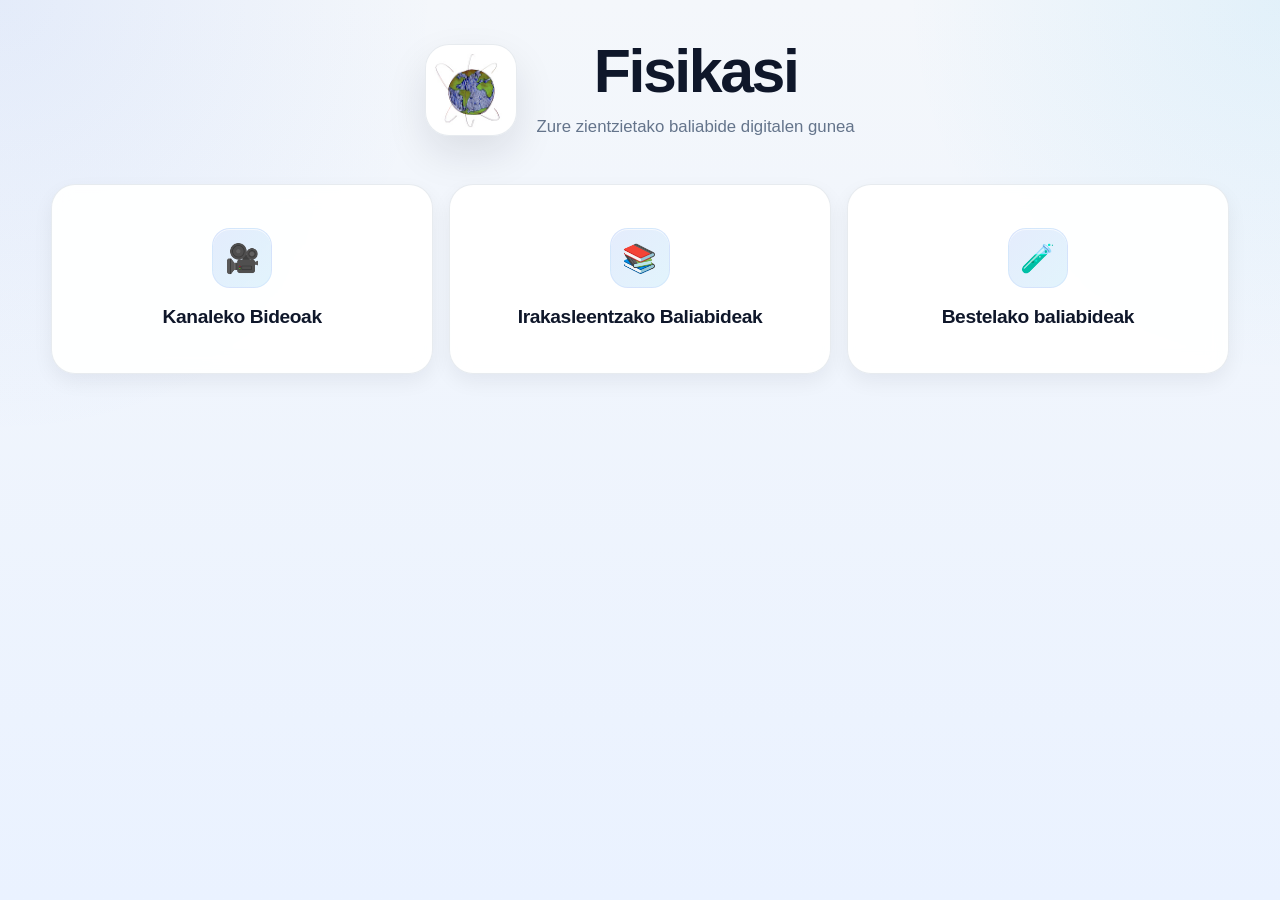
==== index.html @ f09fe796 "Primer commit" ====
<!DOCTYPE html>
<html lang="eu">
<head>
  <meta charset="UTF-8" />
  <meta name="viewport" content="width=device-width, initial-scale=1.0" />
  <meta name="theme-color" content="#0f172a" />
  <title>fisikasi</title>

  <link rel="manifest" href="manifest.json" />
  <link rel="stylesheet" href="./styles.css" />
</head>
<body>
  <header class="hero">
    <div class="brand">
      <img src="./assets/logo.png" alt="fisikasi logo" class="brand-logo" />
      <div class="brand-text">
        <h1>Fisikasi</h1>
        <p>Zure zientzietako baliabide digitalen gunea</p>
      </div>
    </div>
  </header>

  <main class="container">
    <nav class="menu">
  <a class="menu-button" href="kanaleko-bideoak.html">
    <span class="menu-icon" aria-hidden="true">🎥</span>
    <span class="menu-text">Kanaleko Bideoak</span>
  </a>

  <a class="menu-button" href="irakasleentzako-baliabideak.html">
    <span class="menu-icon" aria-hidden="true">📚</span>
    <span class="menu-text">Irakasleentzako Baliabideak</span>
  </a>

  <a class="menu-button" href="bestelako-baliabideak.html">
    <span class="menu-icon" aria-hidden="true">🧪</span>
    <span class="menu-text">Bestelako baliabideak</span>
  </a>
</nav>
<button id="install-app-btn" class="install-button hidden" type="button">
  Aplikazioa deskargatu
</button>
  </main>

  <script>
    if ("serviceWorker" in navigator) {
      window.addEventListener("load", async () => {
        try {
          await navigator.serviceWorker.register("./service-worker.js");
          console.log("Service Worker registrado");
        } catch (error) {
          console.error("Error al registrar el Service Worker:", error);
        }
      });
    }
  </script>

  <script src="app.js"></script>
</body>
</html>
---- styles.css ----
:root {
  --bg-1: #f4f7fb;
  --bg-2: #eaf2ff;
  --surface: rgba(255, 255, 255, 0.78);
  --surface-strong: rgba(255, 255, 255, 0.94);
  --card: #ffffff;
  --card-hover: #fcfdff;
  --thumb-bg: #f7fbeb;

  --primary: #0f172a;
  --secondary: #334155;
  --muted: #64748b;

  --accent: #2563eb;
  --accent-strong: #1d4ed8;
  --accent-soft: rgba(37, 99, 235, 0.1);

  --success-soft: rgba(22, 163, 74, 0.1);
  --success-text: #166534;

  --border: rgba(148, 163, 184, 0.22);
  --border-strong: rgba(37, 99, 235, 0.2);

  --shadow-sm: 0 8px 20px rgba(15, 23, 42, 0.06);
  --shadow-md: 0 18px 40px rgba(15, 23, 42, 0.1);
  --shadow-lg: 0 24px 60px rgba(37, 99, 235, 0.16);

  --radius-xl: 32px;
  --radius-lg: 24px;
  --radius-md: 18px;
  --radius-sm: 14px;

  --container-width: 1400px;
}

*,
*::before,
*::after {
  box-sizing: border-box;
}

html,
body {
  margin: 0;
  padding: 0;
}

html {
  scroll-behavior: smooth;
}

body {
  min-height: 100vh;
  font-family: Inter, Arial, Helvetica, sans-serif;
  color: var(--primary);
  background:
    radial-gradient(circle at top left, rgba(37, 99, 235, 0.08), transparent 28%),
    radial-gradient(circle at top right, rgba(14, 165, 233, 0.08), transparent 24%),
    linear-gradient(180deg, var(--bg-1) 0%, var(--bg-2) 100%);
}

img {
  display: block;
  max-width: 100%;
}

a,
button,
select {
  -webkit-tap-highlight-color: transparent;
}

button,
select {
  font: inherit;
}

a {
  color: inherit;
}

.hidden {
  display: none !important;
}

.container {
  width: min(92%, var(--container-width));
  margin: 0 auto;
  padding: 1.5rem 0 4rem;
}

/* HERO / HOME */

.hero {
  padding: 2.5rem 1.2rem 1.2rem;
}

.brand {
  width: min(92%, 980px);
  margin: 0 auto;
  display: flex;
  align-items: center;
  justify-content: center;
  gap: 1.2rem;
  flex-wrap: wrap;
  text-align: center;
}

.brand-logo {
  width: 92px;
  height: 92px;
  object-fit: contain;
  border-radius: 24px;
  background: rgba(255, 255, 255, 0.94);
  padding: 0.45rem;
  border: 1px solid var(--border);
  box-shadow: var(--shadow-md);
}

.brand-text h1 {
  margin: 0;
  font-size: clamp(2.4rem, 5vw, 3.8rem);
  line-height: 1.02;
  letter-spacing: -0.04em;
  color: var(--primary);
}

.brand-text p {
  margin: 0.75rem 0 0;
  color: var(--muted);
  font-size: 1.05rem;
  line-height: 1.6;
}

/* MENU */

.menu {
  display: grid;
  gap: 1rem;
}

.menu-button {
  display: flex;
  align-items: center;
  gap: 1rem;
  min-height: 110px;
  padding: 1.25rem 1.35rem;
  text-decoration: none;
  color: var(--primary);
  background: var(--surface-strong);
  border: 1px solid var(--border);
  border-radius: var(--radius-lg);
  box-shadow: var(--shadow-sm);
  backdrop-filter: blur(10px);
  transition:
    transform 0.22s ease,
    box-shadow 0.22s ease,
    border-color 0.22s ease,
    background-color 0.22s ease;
}

.menu-button:hover,
.menu-button:focus-visible {
  transform: translateY(-4px);
  background: var(--card-hover);
  border-color: var(--border-strong);
  box-shadow: var(--shadow-lg);
  outline: none;
}

.menu-icon {
  width: 60px;
  height: 60px;
  flex-shrink: 0;
  display: flex;
  align-items: center;
  justify-content: center;
  background: linear-gradient(135deg, rgba(37, 99, 235, 0.12), rgba(14, 165, 233, 0.12));
  border-radius: var(--radius-md);
  border: 1px solid rgba(37, 99, 235, 0.08);
  font-size: 1.75rem;
  box-shadow: inset 0 1px 0 rgba(255, 255, 255, 0.65);
}

.menu-text {
  font-size: clamp(1.05rem, 2.4vw, 1.2rem);
  font-weight: 700;
  line-height: 1.35;
  letter-spacing: -0.02em;
}

/* SUBPAGES */

.subpage {
  padding-top: 2rem;
}

.back-link {
  display: inline-flex;
  align-items: center;
  gap: 0.45rem;
  margin-bottom: 1.25rem;
  padding: 0.65rem 0.95rem;
  border-radius: 999px;
  text-decoration: none;
  color: var(--accent);
  font-weight: 700;
  background: rgba(255, 255, 255, 0.72);
  border: 1px solid var(--border);
  box-shadow: 0 6px 14px rgba(15, 23, 42, 0.04);
  transition:
    background-color 0.2s ease,
    transform 0.2s ease,
    box-shadow 0.2s ease;
}

.back-link:hover,
.back-link:focus-visible {
  background: #ffffff;
  transform: translateY(-1px);
  box-shadow: var(--shadow-sm);
  outline: none;
}

.page-hero {
  margin-bottom: 1.6rem;
}

.page-hero h1,
.subpage > h1 {
  margin: 0 0 0.45rem;
  font-size: clamp(2rem, 4vw, 3rem);
  line-height: 1.06;
  letter-spacing: -0.04em;
  color: var(--primary);
}

.page-intro {
  margin: 0;
  max-width: 760px;
  color: var(--muted);
  font-size: 1.02rem;
  line-height: 1.7;
}

/* PANELS */

.filter-card,
.results-card {
  background: var(--surface);
  border: 1px solid var(--border);
  border-radius: var(--radius-xl);
  box-shadow: var(--shadow-md);
  backdrop-filter: blur(12px);
}

.filter-card {
  padding: 1.4rem;
  margin-bottom: 1.3rem;
}

.results-card {
  padding: 1.5rem;
  margin-top: 1.3rem;
}

.results-header {
  display: flex;
  flex-direction: column;
  gap: 0.35rem;
  margin-bottom: 1rem;
}

.results-header h2 {
  margin: 0;
  color: var(--primary);
  font-size: 1.55rem;
  line-height: 1.1;
  letter-spacing: -0.03em;
}

.results-header p {
  margin: 0;
  color: var(--muted);
  font-size: 0.98rem;
  line-height: 1.5;
}

/* FILTERS */

.filter-grid {
  display: grid;
  gap: 1rem;
}

.field-group {
  display: flex;
  flex-direction: column;
  gap: 0.5rem;
}

.field-group label {
  font-weight: 700;
  color: var(--primary);
  letter-spacing: -0.01em;
}

.field-group select {
  width: 100%;
  min-height: 54px;
  padding: 0.95rem 1rem;
  border: 1px solid rgba(148, 163, 184, 0.3);
  border-radius: 16px;
  background: rgba(255, 255, 255, 0.96);
  color: var(--primary);
  font-size: 1rem;
  outline: none;
  box-shadow: inset 0 1px 0 rgba(255, 255, 255, 0.7);
  transition:
    border-color 0.18s ease,
    box-shadow 0.18s ease,
    background-color 0.18s ease;
}

.field-group select:hover {
  border-color: rgba(37, 99, 235, 0.22);
}

.field-group select:focus {
  border-color: var(--accent);
  box-shadow: 0 0 0 4px rgba(37, 99, 235, 0.12);
  background: #ffffff;
}

/* BUTTONS */

.action-button,
.video-link {
  display: inline-flex;
  align-items: center;
  justify-content: center;
  min-height: 48px;
  border: none;
  border-radius: 16px;
  text-decoration: none;
  font-weight: 700;
  cursor: pointer;
  color: #ffffff;
  background: linear-gradient(135deg, var(--accent) 0%, var(--accent-strong) 100%);
  box-shadow: 0 14px 28px rgba(37, 99, 235, 0.22);
  transition:
    transform 0.2s ease,
    box-shadow 0.2s ease,
    filter 0.2s ease,
    opacity 0.2s ease;
}

.action-button:hover,
.action-button:focus-visible,
.video-link:hover,
.video-link:focus-visible {
  transform: translateY(-2px);
  box-shadow: 0 18px 34px rgba(37, 99, 235, 0.3);
  filter: brightness(1.03);
  outline: none;
}

.action-button {
  margin-top: 1rem;
  width: 100%;
  padding: 1rem 1.2rem;
  font-size: 1rem;
}

.video-link {
  align-self: flex-start;
  padding: 0.85rem 1.2rem;
}

/* TOPICS */

.topics-grid {
  display: grid;
  gap: 0.95rem;
  margin-top: 1.2rem;
}

.topic-button {
  width: 100%;
  border: 1px solid var(--border);
  background: rgba(255, 255, 255, 0.9);
  color: var(--primary);
  border-radius: 18px;
  padding: 1rem 1.1rem;
  font-size: 1rem;
  font-weight: 700;
  text-align: center;
  box-shadow: var(--shadow-sm);
  transition:
    transform 0.2s ease,
    box-shadow 0.2s ease,
    border-color 0.2s ease,
    background-color 0.2s ease;
  cursor: pointer;
}

.topic-button:hover,
.topic-button:focus-visible {
  transform: translateY(-2px);
  background: #f8fbff;
  border-color: rgba(37, 99, 235, 0.22);
  box-shadow: var(--shadow-md);
  outline: none;
}

.topic-button.active {
  background: linear-gradient(135deg, rgba(37, 99, 235, 0.12), rgba(14, 165, 233, 0.08));
  border-color: rgba(37, 99, 235, 0.28);
  color: var(--primary);
}

/* VIDEOS */

.videos-list {
  display: grid;
  grid-template-columns: repeat(auto-fill, minmax(240px, 1fr));
  gap: 1.25rem;
  margin-top: 1.2rem;
}

.video-card {
  overflow: hidden;
  display: flex;
  flex-direction: column;
  background: linear-gradient(180deg, #ffffff 0%, #f8fbff 100%);
  border: 1px solid var(--border);
  border-radius: 28px;
  box-shadow: var(--shadow-sm);
  transition:
    transform 0.24s ease,
    box-shadow 0.24s ease,
    border-color 0.24s ease;
}

.video-card:hover {
  transform: translateY(-6px);
  box-shadow: var(--shadow-lg);
  border-color: var(--border-strong);
}

.video-thumb-link {
  display: block;
  position: relative;
  overflow: hidden;
  text-decoration: none;
  background: var(--thumb-bg);
}


.video-thumb-link::after {
  content: "";
  position: absolute;
  inset: 0;
  background: linear-gradient(180deg, transparent 58%, rgba(15, 23, 42, 0.18) 100%);
  pointer-events: none;
}

.video-thumbnail {
  width: 100%;
  aspect-ratio: 16 / 9;
  object-fit: cover;
  background: #e5e7eb;
  transition: transform 0.45s ease;
}

.video-card:hover .video-thumbnail {
  transform: scale(1.03);
}

.video-card-content {
  display: flex;
  flex-direction: column;
  gap: 0.85rem;
  padding: 1.15rem 1.15rem 1.2rem;
}

.video-card h3 {
  margin: 0;
  color: var(--primary);
  font-size: 1.22rem;
  line-height: 1.32;
  letter-spacing: -0.025em;
}

.video-meta {
  display: flex;
  flex-wrap: wrap;
  gap: 0.5rem;
}

.badge {
  display: inline-flex;
  align-items: center;
  gap: 0.3rem;
  padding: 0.42rem 0.72rem;
  border-radius: 999px;
  background: #eef2ff;
  border: 1px solid rgba(148, 163, 184, 0.18);
  color: var(--secondary);
  font-size: 0.78rem;
  font-weight: 700;
  line-height: 1;
}

.badge-teoria {
  background: rgba(37, 99, 235, 0.1);
  color: var(--accent-strong);
  border-color: rgba(37, 99, 235, 0.16);
}

.badge-ariketa {
  background: var(--success-soft);
  color: var(--success-text);
  border-color: rgba(22, 163, 74, 0.14);
}

.video-description {
  margin: 0;
  color: var(--secondary);
  font-size: 0.98rem;
  line-height: 1.65;
}

/* EMPTY STATE */

.empty-message {
  margin-top: 1rem;
  padding: 1.15rem;
  border-radius: 18px;
  background: rgba(248, 250, 252, 0.95);
  color: var(--muted);
  text-align: center;
  border: 1px dashed rgba(148, 163, 184, 0.35);
  line-height: 1.6;
}

/* PWA */

.pwa-grid {
  display: grid;
  grid-template-columns: repeat(4, minmax(0, 1fr));
  gap: 1rem;
  margin-top: 1.2rem;
}

/* CARD GENERAL */

.pwa-card {
  background: var(--thumb-bg);
  border: 1px solid var(--border);
  border-radius: 24px;
  box-shadow: var(--shadow-sm);
  transition:
    transform 0.22s ease,
    box-shadow 0.22s ease,
    border-color 0.22s ease;
  overflow: hidden;
  padding: 0;
}

.pwa-card:hover {
  transform: translateY(-4px);
  box-shadow: var(--shadow-lg);
  border-color: var(--border-strong);
}

/* IMAGEN */

.pwa-image-link {
  display: block;
  text-decoration: none;
  background: #e5e7eb;
}

.pwa-image {
  width: 100%;
  height: 120px;          /* ← CLAVE: altura fija */
  object-fit: contain;    /* no recorta el logo */
  display: block;
  transition: transform 0.35s ease;
  background: #fff;
  padding: 0.5rem;        /* respira un poco */
}

.pwa-card:hover .pwa-image {
  transform: scale(1.03);
}

/* CONTENIDO */

.pwa-card h3 {
  font-size: 1rem;
}

.pwa-card-header {
  display: flex;
  align-items: flex-start;
  gap: 0.9rem;
  margin-bottom: 0.95rem;
}

/* ocultamos el icono emoji antiguo */
.pwa-icon {
  display: none;
}

/* TEXTO */

.pwa-card h3 {
  margin: 0 0 0.45rem;
  color: var(--primary);
  font-size: 1.08rem;
  line-height: 1.3;
  letter-spacing: -0.02em;
}

.pwa-meta {
  display: flex;
  flex-wrap: wrap;
  gap: 0.45rem;
}

.pwa-description {
  margin: 0 0 1rem;
  color: var(--secondary);
  line-height: 1.6;
  font-size: 0.97rem;
}

/* SECCIONES POR ASIGNATURA */

.pwa-subject-section + .pwa-subject-section {
  margin-top: 2rem;
}

.pwa-subject-title {
  margin: 0 0 1rem;
  color: var(--primary);
  font-size: 1.3rem;
  line-height: 1.2;
  letter-spacing: -0.02em;
}

.teacher-section + .teacher-section {
  margin-top: 1.3rem;
}

#classroom-video-topics {
  grid-template-columns: repeat(3, 1fr);
}

.install-button {
  width: 50%;
  margin: 1rem auto 0;
  display: block;
  min-height: 76px;
  border: 0;
  border-radius: var(--radius-lg);
  background: rgb(160, 210, 246);
  color: rgb(51, 45, 45);
  font-weight: 800;
  font-size: clamp(1.05rem, 2.4vw, 1.2rem);
  box-shadow: var(--shadow-lg);
  cursor: pointer;
  transition:
    transform 0.22s ease,
    box-shadow 0.22s ease,
    filter 0.22s ease;
}

.install-button:hover,
.install-button:focus-visible {
  transform: translateY(-4px);
  filter: brightness(1.04);
  outline: none;
}

/* RESPONSIVE */

@media (max-width: 768px) {
  #classroom-video-topics {
    grid-template-columns: 1fr;
  }
}

@media (min-width: 700px) {
  .filter-grid {
    grid-template-columns: repeat(2, 1fr);
  }

  .topics-grid {
    grid-template-columns: repeat(2, 1fr);
  }
}

@media (min-width: 760px) {
  .menu {
    grid-template-columns: repeat(3, 1fr);
  }

  .menu-button {
    min-height: 190px;
    flex-direction: column;
    justify-content: center;
    text-align: center;
    padding: 1.5rem 1.3rem;
  }

  .menu-text {
    text-align: center;
  }
}

@media (max-width: 640px) {
  .container {
    width: min(94%, var(--container-width));
    padding-bottom: 3rem;
  }

  .hero {
    padding-top: 2rem;
  }

  .brand {
    flex-direction: column;
  }

  .brand-logo {
    width: 84px;
    height: 84px;
  }

  .filter-card,
  .results-card {
    padding: 1.1rem;
    border-radius: 24px;
  }

  .video-card {
    border-radius: 22px;
  }

  .video-card h3 {
    font-size: 1.12rem;
  }

  .video-link {
    width: 100%;
  }

  .menu-button {
    min-height: 96px;
    padding: 1rem 1.1rem;
  }

  .menu-icon {
    width: 54px;
    height: 54px;
    font-size: 1.45rem;
  }
}

@media (max-width: 1200px) {
  .pwa-grid {
    grid-template-columns: repeat(3, minmax(0, 1fr));
  }
}

@media (max-width: 900px) {
  .pwa-grid {
    grid-template-columns: repeat(2, minmax(0, 1fr));
  }
}

@media (max-width: 640px) {
  .pwa-grid {
    grid-template-columns: 1fr;
  }
}

@media (prefers-reduced-motion: reduce) {
  *,
  *::before,
  *::after {
    scroll-behavior: auto !important;
    transition: none !important;
    animation: none !important;
  }
}

/* ===============================
   RESOURCES TREE
================================ */

.resources-tree {
  display: flex;
  flex-direction: column;
  gap: 0.8rem;
}

.folder {
  border: 1px solid var(--border);
  border-radius: 18px;
  background: rgba(255,255,255,0.85);
  overflow: hidden;
}

.folder-header {
  padding: 0.9rem 1rem;
  font-weight: 700;
  cursor: pointer;
  background: rgba(37, 99, 235, 0.08);
  transition: background 0.2s ease;
}

.folder-header:hover {
  background: rgba(37, 99, 235, 0.15);
}

.folder-content {
  padding: 0.8rem 1rem;
  display: flex;
  flex-direction: column;
  gap: 0.6rem;
}

.resource-link {
  display: block;
  padding: 0.7rem;
  border-radius: 12px;
  text-decoration: none;
  background: #f8fbff;
  border: 1px solid var(--border);
  transition: transform 0.15s ease, background 0.15s ease;
}

.resource-link:hover {
  background: #eef5ff;
  transform: translateX(4px);
}

.resource-title {
  font-weight: 700;
}

.resource-desc {
  font-size: 0.9rem;
  color: var(--muted);
}
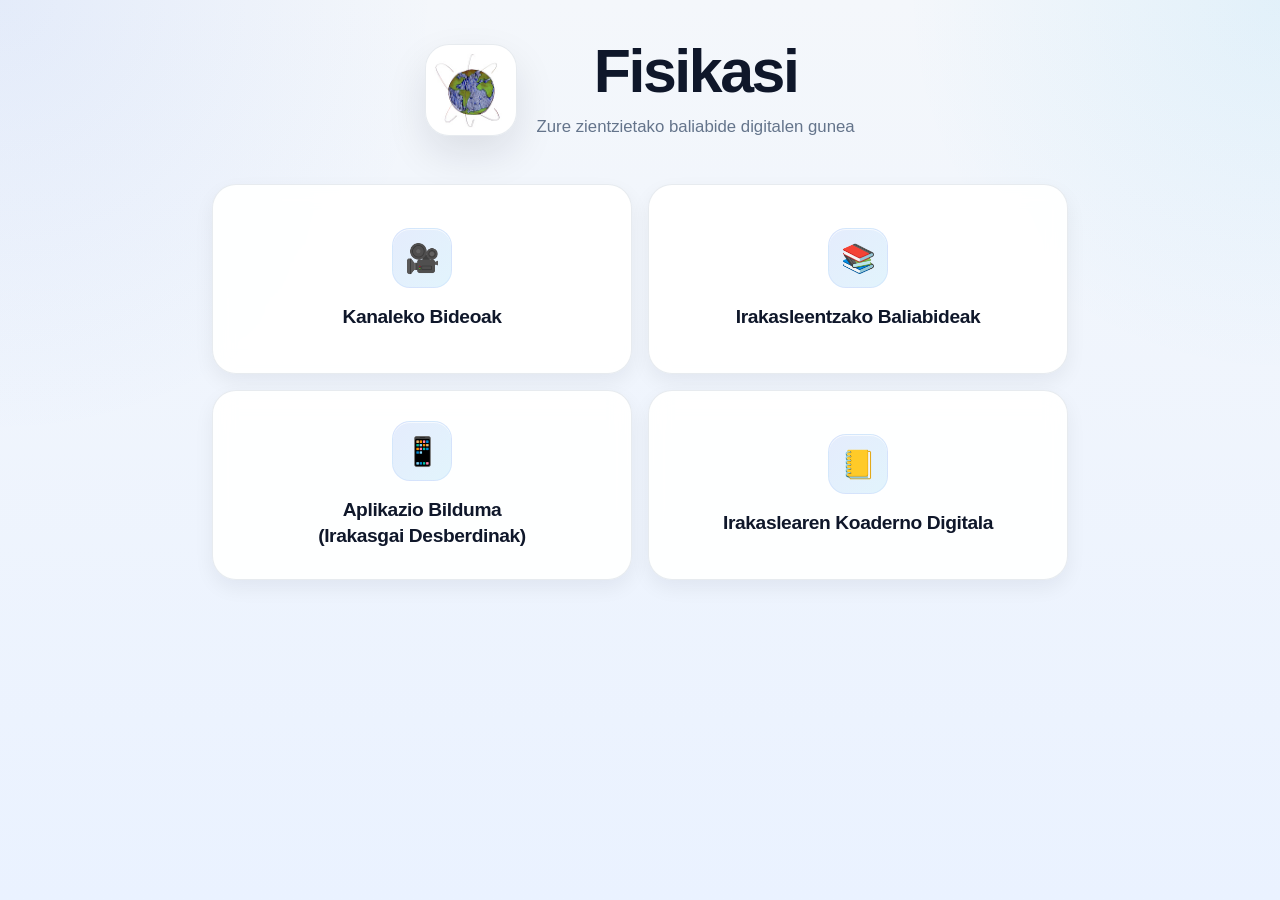
==== commit 4e47ab4c: "irakaslearen koaderno digitala" ====
--- a/index.html
+++ b/index.html
@@ -33,9 +33,17 @@
   </a>
 
   <a class="menu-button" href="bestelako-baliabideak.html">
-    <span class="menu-icon" aria-hidden="true">🧪</span>
-    <span class="menu-text">Bestelako baliabideak</span>
+    <span class="menu-icon" aria-hidden="true">📱</span>
+    <span class="menu-text">
+      Aplikazio Bilduma<br>
+      (Irakasgai Desberdinak)
+    </span>
   </a>
+
+  <a class="menu-button" href="irakaslearen-koaderno-digitala.html">
+  <span class="menu-icon" aria-hidden="true">📒</span>
+  <span class="menu-text">Irakaslearen Koaderno Digitala</span>
+</a>
 </nav>
 <button id="install-app-btn" class="install-button hidden" type="button">
   Aplikazioa deskargatu
--- a/styles.css
+++ b/styles.css
@@ -5,7 +5,7 @@
   --surface-strong: rgba(255, 255, 255, 0.94);
   --card: #ffffff;
   --card-hover: #fcfdff;
-  --thumb-bg: #f7fbeb;
+  --thumb-bg: #ebf4f9;
 
   --primary: #0f172a;
   --secondary: #334155;
@@ -603,10 +603,13 @@
 }
 
 .pwa-card-header {
-  display: flex;
-  align-items: flex-start;
-  gap: 0.9rem;
+  display: block;
+  text-align: center;
   margin-bottom: 0.95rem;
+}
+
+.pwa-card-header > div {
+  width: 100%;
 }
 
 /* ocultamos el icono emoji antiguo */
@@ -622,7 +625,10 @@
   font-size: 1.08rem;
   line-height: 1.3;
   letter-spacing: -0.02em;
-}
+  text-align: center;
+}
+
+
 
 .pwa-meta {
   display: flex;
@@ -644,11 +650,12 @@
 }
 
 .pwa-subject-title {
-  margin: 0 0 1rem;
-  color: var(--primary);
-  font-size: 1.3rem;
-  line-height: 1.2;
-  letter-spacing: -0.02em;
+  margin: 0 0 1.2rem;
+  color: var(--primary);
+  font-size: 2.2rem;
+  font-weight: 800;
+  line-height: 1.1;
+  letter-spacing: -0.03em;
 }
 
 .teacher-section + .teacher-section {
@@ -705,8 +712,22 @@
 
 @media (min-width: 760px) {
   .menu {
-    grid-template-columns: repeat(3, 1fr);
-  }
+    grid-template-columns: repeat(2, minmax(320px, 420px));
+    justify-content: center;
+  }
+
+  .menu-button {
+    min-height: 190px;
+    flex-direction: column;
+    justify-content: center;
+    text-align: center;
+    padding: 1.5rem 1.3rem;
+  }
+
+  .menu-text {
+    text-align: center;
+  }
+}
 
   .menu-button {
     min-height: 190px;
@@ -856,4 +877,92 @@
 .resource-desc {
   font-size: 0.9rem;
   color: var(--muted);
+}
+
+/* ===============================
+   IRAKASLEAREN KOADERNO DIGITALA
+================================ */
+
+.koaderno-videos-grid {
+  display: grid;
+  grid-template-columns: repeat(3, minmax(0, 1fr));
+}
+
+@media (max-width: 800px) {
+  .koaderno-videos-grid {
+    grid-template-columns: 1fr;
+  }
+}
+
+.koaderno-contact {
+  background:
+    linear-gradient(
+      135deg,
+      rgba(37, 99, 235, 0.08),
+      rgba(14, 165, 233, 0.08)
+    );
+}
+
+.koaderno-contact-content {
+  display: flex;
+  align-items: center;
+  gap: 1.5rem;
+}
+
+.koaderno-contact-icon {
+  width: 80px;
+  height: 80px;
+  flex-shrink: 0;
+
+  display: flex;
+  align-items: center;
+  justify-content: center;
+
+  font-size: 2.2rem;
+
+  border-radius: 50%;
+  background: white;
+  box-shadow: var(--shadow-sm);
+  border: 1px solid var(--border);
+}
+
+.koaderno-contact h2 {
+  margin-top: 0;
+  margin-bottom: 0.5rem;
+}
+
+.koaderno-contact p {
+  margin-bottom: 1rem;
+  line-height: 1.7;
+}
+
+.koaderno-contact-mail {
+  display: inline-flex;
+  align-items: center;
+  gap: 0.5rem;
+
+  padding: 0.85rem 1.2rem;
+
+  border-radius: 999px;
+
+  background: var(--accent);
+  color: white;
+  text-decoration: none;
+  font-weight: 700;
+
+  transition:
+    transform 0.2s ease,
+    background 0.2s ease;
+}
+
+.koaderno-contact-mail:hover {
+  transform: translateY(-2px);
+  background: var(--accent-strong);
+}
+
+@media (max-width: 700px) {
+  .koaderno-contact-content {
+    flex-direction: column;
+    text-align: center;
+  }
 }
